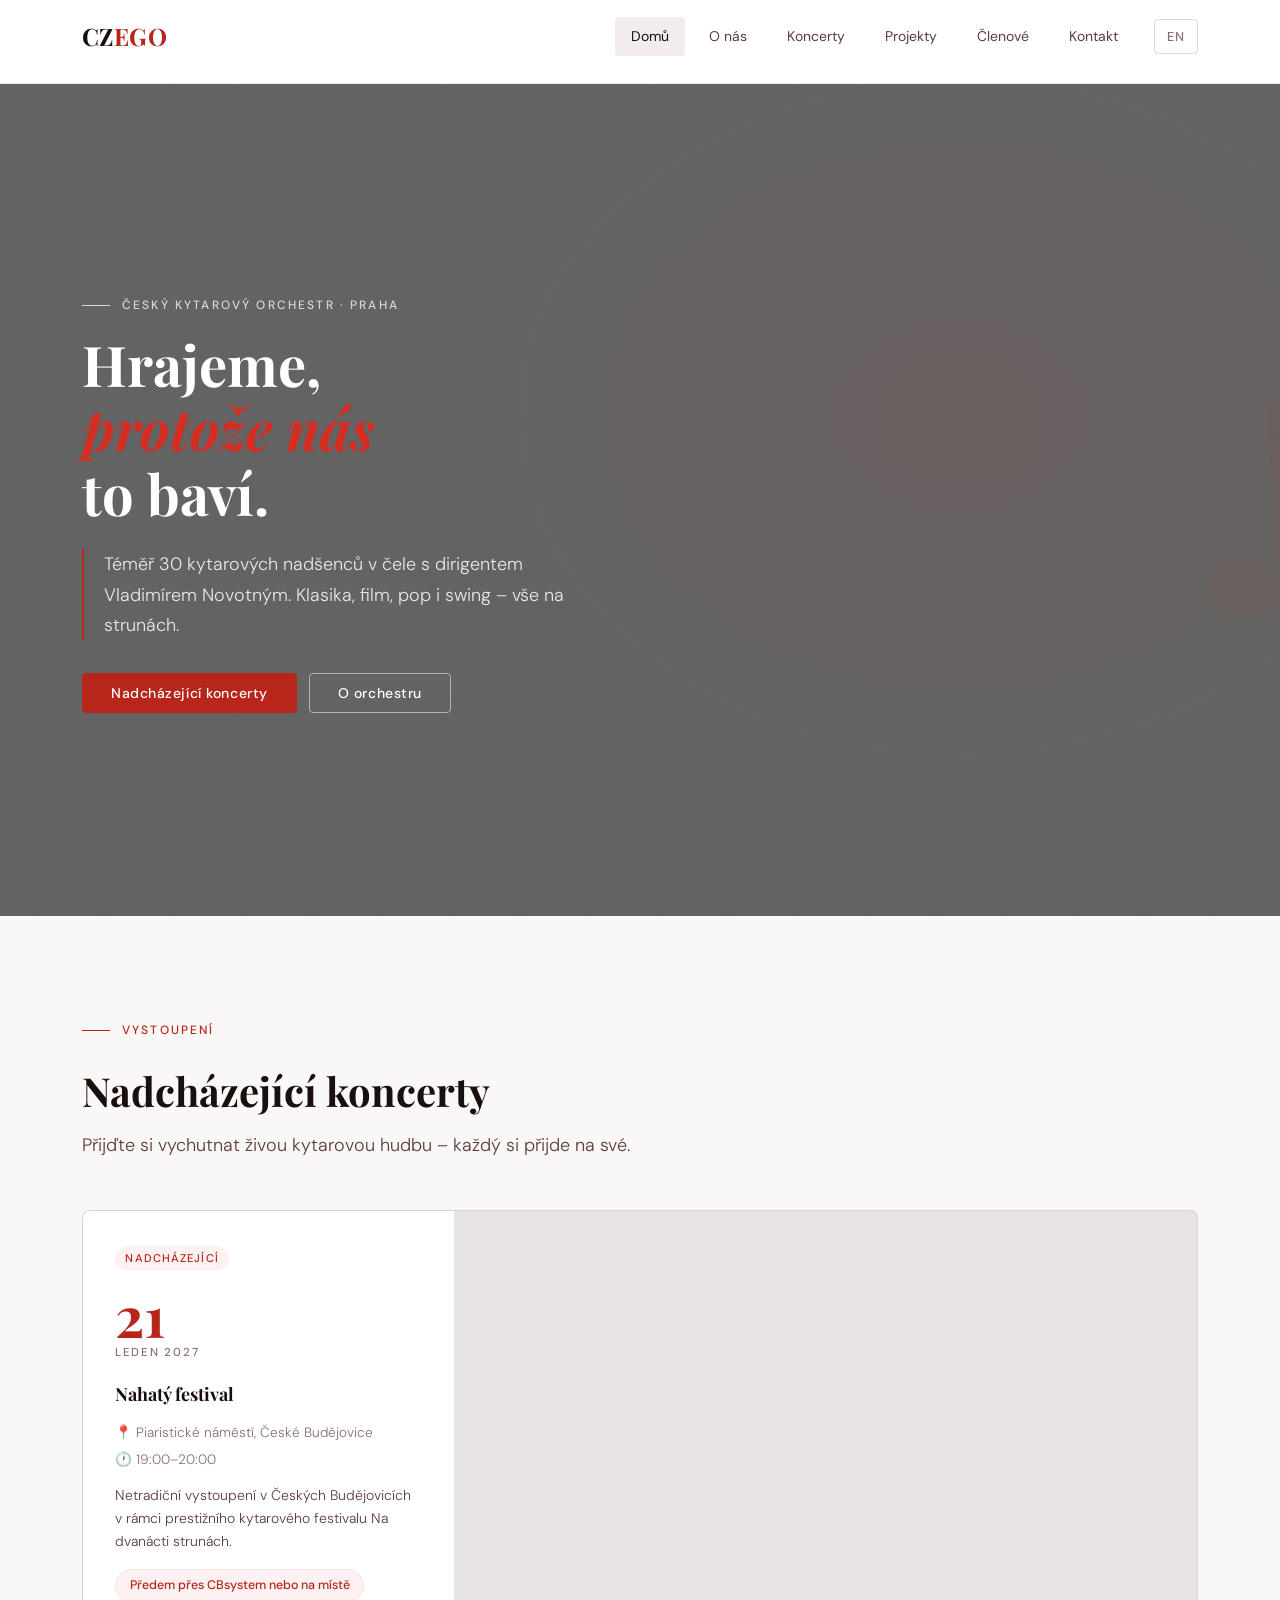
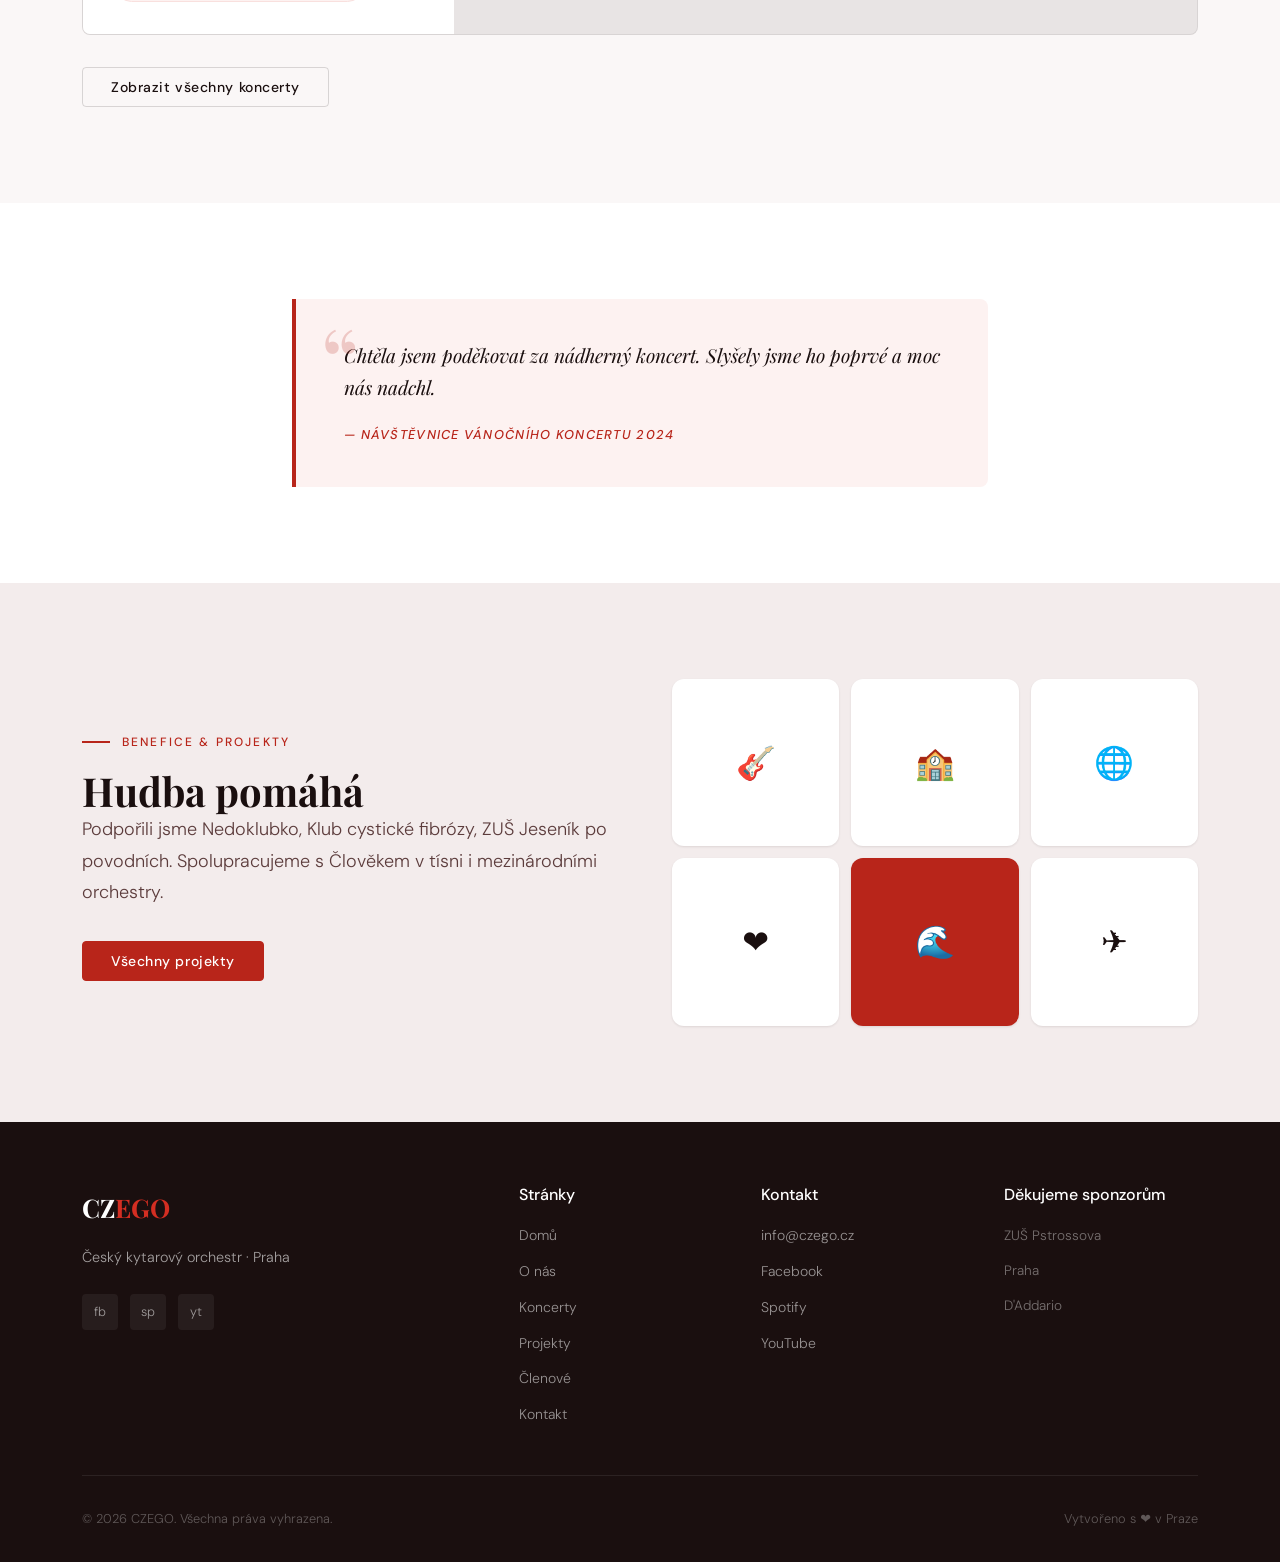
==== index.html @ aa153a37 "initial commit" ====
<!DOCTYPE html>
<html lang="cs">
<head>
  <meta charset="UTF-8">
  <meta name="viewport" content="width=device-width, initial-scale=1.0">
  <title>CZEGO – Český kytarový orchestr</title>
  <meta name="description" content="Český kytarový orchestr CZEGO – téměř 30 kytarových nadšenců v čele s dirigentem Vladimírem Novotným. Klasika, film, pop i swing – vše na strunách. Koncerty v Praze a po celé ČR.">
  <meta name="robots" content="index, follow">
  <link rel="canonical" href="https://czego.cz/">
  <link rel="alternate" hreflang="cs" href="https://czego.cz/">
  <link rel="alternate" hreflang="en" href="https://czego.cz/">
  <link rel="alternate" hreflang="x-default" href="https://czego.cz/">
  <!-- Open Graph -->
  <meta property="og:type"        content="website">
  <meta property="og:url"         content="https://czego.cz/">
  <meta property="og:title"       content="CZEGO – Český kytarový orchestr">
  <meta property="og:description" content="Téměř 30 kytarových nadšenců. Klasika, film, pop i swing – vše na strunách.">
  <meta property="og:image"       content="https://czego.cz/assets/images/og/og-default.jpg">
  <meta property="og:locale"      content="cs_CZ">
  <meta property="og:site_name"   content="CZEGO">
  <meta name="twitter:card"       content="summary_large_image">
  <meta name="twitter:image"      content="https://czego.cz/assets/images/og/og-default.jpg">
  <meta name="theme-color"        content="#B8251A">
  <!-- Structured data -->
  <script type="application/ld+json">
  {
    "@context": "https://schema.org",
    "@type": "MusicGroup",
    "name": "CZEGO – Český kytarový orchestr",
    "alternateName": "Czech Guitar Orchestra",
    "url": "https://czego.cz",
    "description": "Český kytarový orchestr – téměř 30 kytarových nadšenců v čele s dirigentem Vladimírem Novotným.",
    "email": "info@czego.cz",
    "foundingLocation": { "@type": "City", "name": "Praha" },
    "genre": ["Classical", "Film Music", "Pop", "Swing"],
    "sameAs": [
      "https://www.facebook.com/czegocz",
      "https://open.spotify.com/artist/2Kd9Xiqasp6kTFfpBVBGKI",
      "https://www.youtube.com/@CzechGuitarOrchestra"
    ]
  }
  </script>
  <link rel="preconnect" href="https://fonts.googleapis.com">
  <link rel="preconnect" href="https://fonts.gstatic.com" crossorigin>
  <link rel="stylesheet" href="https://fonts.googleapis.com/css2?family=Playfair+Display:ital,wght@0,400;0,700;1,400&family=DM+Sans:opsz,wght@9..40,300;9..40,400;9..40,500&display=swap">
  <link rel="stylesheet" href="assets/css/main.css">
</head>
<body>

<a class="skip-nav" href="#main-content">Přeskočit na obsah</a>

<header class="site-header" role="banner">
  <div class="container">
    <nav class="nav" aria-label="Hlavní navigace">
      <a class="nav__logo" href="index.html">CZ<span>EGO</span></a>
      <button class="nav__burger" id="nav-burger" aria-label="Otevřít menu" aria-expanded="false" aria-controls="nav-links">
        <span></span><span></span><span></span>
      </button>
      <ul class="nav__links" id="nav-links" role="list"></ul>
    </nav>
  </div>
</header>

<main id="main-content" tabindex="-1">

  <!-- HERO -->
  <section class="hero" aria-label="Úvod">
    <div class="container">
      <div class="hero__content" id="hero-content">
        <p class="eyebrow" id="hero-eyebrow"></p>
        <h1 class="hero__h1" id="hero-h1"></h1>
        <p class="hero__sub" id="hero-sub"></p>
        <div class="btn-group">
          <a class="btn btn--primary" href="koncerty.html" id="hero-btn-concerts"></a>
          <a class="btn btn--outline" href="o-nas.html"    id="hero-btn-about"></a>
        </div>
      </div>
    </div>
    <div class="hero__deco" aria-hidden="true">♩</div>
  </section>

  <!-- NADCHÁZEJÍCÍ KONCERTY -->
  <section class="section section--alt" aria-labelledby="upcoming-h2">
    <div class="container">
      <div class="section__header reveal">
        <p class="eyebrow" id="upcoming-eyebrow"></p>
        <h2 id="upcoming-h2"></h2>
        <p class="lead" id="upcoming-lead"></p>
      </div>
      <div id="upcoming-grid" class="reveal"></div>
      <div class="reveal" style="margin-top:2rem">
        <a class="btn btn--outline" href="koncerty.html" id="btn-all-concerts"></a>
      </div>
    </div>
  </section>

  <!-- CITÁT -->
  <section class="section" aria-label="Citát">
    <div class="container container--narrow">
      <div class="quote-block reveal">
        <p class="quote-block__text" id="quote-text"></p>
        <cite class="quote-block__cite" id="quote-author"></cite>
      </div>
    </div>
  </section>

  <!-- PROJEKTY STRIP -->
  <section class="section section--sand" aria-labelledby="charity-h2">
    <div class="container">
      <div class="two-col">
        <div class="reveal">
          <p class="eyebrow" id="charity-eyebrow"></p>
          <h2 id="charity-h2"></h2>
          <p class="lead" id="charity-lead"></p>
          <div style="margin-top:2rem">
            <a class="btn btn--primary" href="projekty.html" id="btn-projects"></a>
          </div>
        </div>
        <div class="reveal reveal-delay-2" aria-hidden="true">
          <div style="display:grid;grid-template-columns:repeat(3,1fr);gap:.75rem">
            <div style="aspect-ratio:1;background:var(--white);border-radius:var(--r-lg);display:flex;align-items:center;justify-content:center;font-size:2rem;box-shadow:var(--shadow-sm)">🎸</div>
            <div style="aspect-ratio:1;background:var(--white);border-radius:var(--r-lg);display:flex;align-items:center;justify-content:center;font-size:2rem;box-shadow:var(--shadow-sm)">🏫</div>
            <div style="aspect-ratio:1;background:var(--white);border-radius:var(--r-lg);display:flex;align-items:center;justify-content:center;font-size:2rem;box-shadow:var(--shadow-sm)">🌐</div>
            <div style="aspect-ratio:1;background:var(--white);border-radius:var(--r-lg);display:flex;align-items:center;justify-content:center;font-size:2rem;box-shadow:var(--shadow-sm)">❤️</div>
            <div style="aspect-ratio:1;background:var(--red);border-radius:var(--r-lg);display:flex;align-items:center;justify-content:center;font-size:2rem;box-shadow:var(--shadow-sm)">🌊</div>
            <div style="aspect-ratio:1;background:var(--white);border-radius:var(--r-lg);display:flex;align-items:center;justify-content:center;font-size:2rem;box-shadow:var(--shadow-sm)">✈️</div>
          </div>
        </div>
      </div>
    </div>
  </section>

</main>

<footer class="site-footer" role="contentinfo">
  <div class="container" id="site-footer-inner"></div>
</footer>

<script src="assets/js/utils.js"></script>
<script>
(function () {
  const isCs = getLang() === 'cs';

  // Nav & footer
  renderNav('index.html');
  renderFooter();

  // Hero texty
  document.getElementById('hero-eyebrow').textContent    = isCs ? 'Český kytarový orchestr · Praha' : 'Czech Guitar Orchestra · Prague';
  document.getElementById('hero-h1').innerHTML           = isCs ? 'Hrajeme,<br><em>protože nás</em><br>to baví.' : 'We play,<br><em>because we</em><br>love it.';
  document.getElementById('hero-sub').textContent        = isCs ? 'Téměř 30 kytarových nadšenců v čele s dirigentem Vladimírem Novotným. Klasika, film, pop i swing – vše na strunách.' : 'Nearly 30 guitar enthusiasts led by conductor Vladimír Novotný. Classical, film, pop and swing – all on strings.';
  document.getElementById('hero-btn-concerts').textContent = isCs ? 'Nadcházející koncerty' : 'Upcoming concerts';
  document.getElementById('hero-btn-about').textContent    = isCs ? 'O orchestru' : 'About us';

  // Sekce nadcházející
  document.getElementById('upcoming-eyebrow').textContent = isCs ? 'Vystoupení' : 'Performances';
  document.getElementById('upcoming-h2').textContent      = isCs ? 'Nadcházející koncerty' : 'Upcoming Concerts';
  document.getElementById('upcoming-lead').textContent    = isCs ? 'Přijďte si vychutnat živou kytarovou hudbu – každý si přijde na své.' : 'Come and enjoy live guitar music – there is something for everyone.';
  document.getElementById('btn-all-concerts').textContent = isCs ? 'Zobrazit všechny koncerty' : 'All concerts';

  // Citát
  document.getElementById('quote-text').textContent   = isCs ? 'Chtěla jsem poděkovat za nádherný koncert. Slyšely jsme ho poprvé a moc nás nadchl.' : 'I wanted to thank you for a wonderful concert. We heard you for the first time and were truly captivated.';
  document.getElementById('quote-author').textContent = isCs ? '— Návštěvnice Vánočního koncertu 2024' : '— Visitor at Christmas Concert 2024';

  // Projekty strip
  document.getElementById('charity-eyebrow').textContent = isCs ? 'Benefice & projekty' : 'Charity & Projects';
  document.getElementById('charity-h2').textContent      = isCs ? 'Hudba pomáhá' : 'Music Helps';
  document.getElementById('charity-lead').textContent    = isCs ? 'Podpořili jsme Nedoklubko, Klub cystické fibrózy, ZUŠ Jeseník po povodních. Spolupracujeme s Člověkem v tísni i mezinárodními orchestry.' : 'We have supported Nedoklubko, the Cystic Fibrosis Club, and the Jeseník Art School after floods. We collaborate with People in Need and international orchestras.';
  document.getElementById('btn-projects').textContent    = isCs ? 'Všechny projekty' : 'All projects';

  // Načti nadcházející koncerty
  const grid = document.getElementById('upcoming-grid');
  showLoading('upcoming-grid');
  fetchJSON('data/concerts.json')
    .then(concerts => {
      const upcoming = sortByDate(concerts.filter(c => isUpcoming(c.date)), 'asc');
      if (upcoming.length === 0) {
        grid.innerHTML = `<p class="empty-state">${isCs ? 'Momentálně nejsou naplánované žádné koncerty.' : 'No concerts are currently scheduled.'}</p>`;
      } else {
        grid.innerHTML = `<div class="concerts-grid">${upcoming.map(concertCardHTML).join('')}</div>`;
      }
    })
    .catch(() => showError('upcoming-grid', isCs ? 'Nepodařilo se načíst koncerty.' : 'Failed to load concerts.'))
    .finally(() => initReveal());

  // Spusť reveal pro statické prvky
  initReveal();
})();
</script>
</body>
</html>
---- assets/css/main.css ----
/* ============================================================
   CZEGO – Czech Guitar Orchestra
   Design System & Global Styles
   ============================================================ */

/* ── Google Fonts ── */
@import url('https://fonts.googleapis.com/css2?family=Playfair+Display:ital,wght@0,400;0,700;1,400&family=DM+Sans:opsz,wght@9..40,300;9..40,400;9..40,500&display=swap');

/* ── CSS Custom Properties ── */
:root {
  /* Brand colours */
  --red:        #B8251A;
  --red-dark:   #8c1910;
  --red-light:  #d42e22;
  --red-tint:   #fdf2f1;
  --red-tint2:  #f9e0de;

  /* Neutrals */
  --white:      #ffffff;
  --cream:      #faf7f7;
  --sand:       #f3ecec;
  --sand-dark:  #e8dcdc;
  --stone:      #c4b0b0;
  --taupe:      #8a6e6e;
  --brown:      #5c3c3c;
  --ink:        #1a0f0f;

  /* Semantic */
  --text-primary:   var(--ink);
  --text-secondary: var(--brown);
  --text-muted:     var(--taupe);
  --bg-primary:     var(--white);
  --bg-secondary:   var(--cream);
  --bg-tertiary:    var(--sand);
  --border-light:   rgba(26,15,15,.08);
  --border-mid:     rgba(26,15,15,.15);

  /* Typography */
  --font-display: 'Playfair Display', Georgia, serif;
  --font-body:    'DM Sans', system-ui, sans-serif;

  /* Spacing scale */
  --sp-1:  .25rem;
  --sp-2:  .5rem;
  --sp-3:  .75rem;
  --sp-4:  1rem;
  --sp-5:  1.25rem;
  --sp-6:  1.5rem;
  --sp-8:  2rem;
  --sp-10: 2.5rem;
  --sp-12: 3rem;
  --sp-16: 4rem;
  --sp-20: 5rem;
  --sp-24: 6rem;

  /* Radius */
  --r-sm:   4px;
  --r-md:   8px;
  --r-lg:   12px;
  --r-full: 9999px;

  /* Shadows */
  --shadow-sm: 0 1px 3px rgba(26,15,15,.06), 0 1px 2px rgba(26,15,15,.04);
  --shadow-md: 0 4px 12px rgba(26,15,15,.08), 0 2px 4px rgba(26,15,15,.05);
  --shadow-lg: 0 12px 32px rgba(26,15,15,.1), 0 4px 8px rgba(26,15,15,.06);

  /* Transitions */
  --transition: 200ms ease;
  --transition-slow: 400ms ease;

  /* Layout */
  --container: 1180px;
  --container-narrow: 760px;
  --nav-height: 68px;
}

/* ── Reset & Base ── */
*, *::before, *::after { box-sizing: border-box; margin: 0; padding: 0; }

html {
  scroll-behavior: smooth;
  -webkit-text-size-adjust: 100%;
}

body {
  background: var(--bg-primary);
  color: var(--text-primary);
  font-family: var(--font-body);
  font-weight: 300;
  font-size: 1rem;
  line-height: 1.7;
  -webkit-font-smoothing: antialiased;
  -moz-osx-font-smoothing: grayscale;
}

img, svg { display: block; max-width: 100%; }
a { color: inherit; text-decoration: none; }
button { font-family: var(--font-body); cursor: pointer; }
ul, ol { list-style: none; }
input, textarea { font-family: var(--font-body); }

/* ── Skip Nav (Accessibility) ── */
.skip-nav {
  position: absolute;
  top: -100%;
  left: var(--sp-4);
  background: var(--red);
  color: var(--white);
  padding: var(--sp-3) var(--sp-6);
  border-radius: var(--r-sm);
  font-size: .875rem;
  font-weight: 500;
  z-index: 9999;
  transition: top var(--transition);
}
.skip-nav:focus { top: var(--sp-4); }

/* ── Container ── */
.container {
  width: 100%;
  max-width: var(--container);
  margin-inline: auto;
  padding-inline: var(--sp-8);
}
.container--narrow {
  max-width: var(--container-narrow);
}

/* ── Typography ── */
h1, h2, h3, h4, h5, h6 {
  font-family: var(--font-display);
  font-weight: 700;
  line-height: 1.15;
  color: var(--text-primary);
}
h1 { font-size: clamp(2.25rem, 5vw, 3.5rem); }
h2 { font-size: clamp(1.75rem, 3.5vw, 2.5rem); }
h3 { font-size: clamp(1.25rem, 2.5vw, 1.5rem); }
h4 { font-size: 1.125rem; }

p { max-width: 68ch; }
p + p { margin-top: var(--sp-4); }

.lead {
  font-size: 1.125rem;
  color: var(--text-secondary);
  font-weight: 300;
  line-height: 1.75;
}

.eyebrow {
  display: inline-flex;
  align-items: center;
  gap: var(--sp-3);
  font-size: .75rem;
  font-weight: 500;
  letter-spacing: .18em;
  text-transform: uppercase;
  color: var(--red);
  margin-bottom: var(--sp-4);
}
.eyebrow::before {
  content: '';
  display: block;
  width: 28px;
  height: 1.5px;
  background: var(--red);
  flex-shrink: 0;
}

/* ── Buttons ── */
.btn {
  display: inline-flex;
  align-items: center;
  gap: var(--sp-2);
  padding: .75rem 1.75rem;
  font-size: .875rem;
  font-weight: 500;
  letter-spacing: .04em;
  border-radius: var(--r-sm);
  border: 1.5px solid transparent;
  transition: all var(--transition);
  white-space: nowrap;
  line-height: 1;
}
.btn--primary {
  background: var(--red);
  color: var(--white);
  border-color: var(--red);
}
.btn--primary:hover {
  background: var(--red-dark);
  border-color: var(--red-dark);
  transform: translateY(-1px);
  box-shadow: var(--shadow-md);
}
.btn--outline {
  background: transparent;
  color: var(--ink);
  border-color: var(--border-mid);
}
.btn--outline:hover {
  border-color: var(--ink);
  background: var(--ink);
  color: var(--white);
}
.btn--ghost {
  background: transparent;
  color: var(--red);
  border-color: transparent;
  padding-inline: 0;
  text-decoration: underline;
  text-underline-offset: 3px;
}
.btn--ghost:hover { color: var(--red-dark); }

.btn--sm { padding: .5rem 1.125rem; font-size: .8rem; }
.btn--lg { padding: 1rem 2.25rem; font-size: 1rem; }

.btn-group {
  display: flex;
  gap: var(--sp-3);
  flex-wrap: wrap;
  align-items: center;
}

/* ── Navigation ── */
.site-header {
  position: sticky;
  top: 0;
  margin-top: var(--sp-4);
  z-index: 100;
  background: rgba(255,255,255,.95);
  backdrop-filter: blur(12px);
  -webkit-backdrop-filter: blur(12px);
  border-bottom: 1px solid var(--border-light);
  height: var(--nav-height);
}
.nav {
  display: flex;
  align-items: center;
  justify-content: space-between;
  height: 100%;
}
.nav__logo {
  font-family: var(--font-display);
  font-size: 1.5rem;
  font-weight: 700;
  color: var(--ink);
  letter-spacing: .02em;
}
.nav__logo span { color: var(--red); }

.nav__links {
  display: flex;
  align-items: center;
  gap: var(--sp-2);
}
.nav__link {
  display: block;
  padding: var(--sp-2) var(--sp-4);
  font-size: .875rem;
  font-weight: 400;
  color: var(--text-secondary);
  border-radius: var(--r-sm);
  transition: color var(--transition), background var(--transition);
  background: none;
  border: none;
}
.nav__link:hover, .nav__link.active {
  color: var(--ink);
  background: var(--bg-tertiary);
}
.nav__link--cta {
  background: var(--red);
  color: var(--white) !important;
  padding: var(--sp-2) var(--sp-5);
  margin-left: var(--sp-2);
}
.nav__link--cta:hover {
  background: var(--red-dark);
  color: var(--white) !important;
}
.nav__lang {
  display: flex;
  align-items: center;
  gap: var(--sp-1);
  padding: var(--sp-2) var(--sp-3);
  font-size: .8rem;
  font-weight: 500;
  letter-spacing: .06em;
  color: var(--text-muted);
  background: none;
  border: 1px solid var(--border-mid);
  border-radius: var(--r-sm);
  transition: all var(--transition);
  margin-left: var(--sp-3);
}
.nav__lang:hover { color: var(--ink); border-color: var(--ink); }

/* Mobile hamburger */
.nav__burger {
  display: none;
  flex-direction: column;
  justify-content: center;
  gap: 5px;
  width: 36px;
  height: 36px;
  background: none;
  border: none;
  padding: 4px;
}
.nav__burger span {
  display: block;
  height: 1.5px;
  background: var(--ink);
  border-radius: 2px;
  transition: all var(--transition);
}
.nav__burger.open span:nth-child(1) { transform: translateY(6.5px) rotate(45deg); }
.nav__burger.open span:nth-child(2) { opacity: 0; }
.nav__burger.open span:nth-child(3) { transform: translateY(-6.5px) rotate(-45deg); }

/* ── Hero Section ── */
.hero {
  position: relative;
  min-height: calc(100svh - var(--nav-height));
  display: flex;
  align-items: center;
  background: var(--bg-secondary) center/cover no-repeat;
  background-image: linear-gradient(rgba(0, 0, 0, .60), rgba(0, 0, 0, .60)), url('../images/og/hero_main_page.jpg');
  overflow: hidden;
  padding-block: var(--sp-24);
}
.hero::before {
  content: '';
  position: absolute;
  inset: 0;
  background:
    radial-gradient(ellipse 55% 65% at 75% 40%, rgba(184,37,26,.06) 0%, transparent 70%),
    repeating-linear-gradient(
      -45deg,
      transparent, transparent 48px,
      rgba(30,26,23,.015) 48px, rgba(30,26,23,.015) 49px
    );
  pointer-events: none;
}
.hero__content {
  position: relative;
  z-index: 1;
  max-width: 680px;
}
.hero .eyebrow { color: var(--white); opacity: .75; }
.hero .eyebrow::before { background: var(--white); }
.hero__h1 { margin-bottom: var(--sp-6); color: var(--white); }
.hero__h1 em {
  font-style: italic;
  color: var(--red-light);
}
.hero__sub {
  font-size: 1.125rem;
  color: rgba(255,255,255,.85);
  max-width: 500px;
  margin-bottom: var(--sp-8);
  border-left: 2px solid var(--red);
  padding-left: var(--sp-5);
}
.hero .btn--outline {
  color: var(--white);
  border-color: rgba(255,255,255,.5);
}
.hero .btn--outline:hover {
  background: var(--white);
  border-color: var(--white);
  color: var(--ink);
}
.hero__deco {
  position: absolute;
  right: -2rem;
  top: 50%;
  transform: translateY(-50%);
  font-family: var(--font-display);
  font-size: clamp(10rem, 22vw, 22rem);
  font-weight: 700;
  color: rgba(184,37,26,.04);
  line-height: 1;
  pointer-events: none;
  user-select: none;
  letter-spacing: -.02em;
}

/* ── Page Header ── */
.page-header {
  background: var(--bg-secondary);
  padding-block: var(--sp-24) var(--sp-12);
  border-bottom: 1px solid var(--border-light);
}
.page-header h1 { margin-top: var(--sp-3); }

/* ── Section Base ── */
.section {
  padding-block: var(--sp-24);
}
.section--sm { padding-block: var(--sp-16); }
.section--lg { padding-block: clamp(var(--sp-24), 8vw, 9rem); }
.section--alt { background: var(--bg-secondary); }
.section--sand { background: var(--sand); }
.section--dark {
  background: var(--ink);
  color: var(--white);
}
.section--dark .eyebrow { color: var(--red-light); }
.section--dark .eyebrow::before { background: var(--red-light); }
.section--dark h2 { color: var(--white); }
.section--dark .lead { color: rgba(255,255,255,.65); }

.section__header {
  margin-bottom: var(--sp-12);
  max-width: 600px;
}
.section__header h2 { margin-top: var(--sp-3); }
.section__header .lead { margin-top: var(--sp-4); }

/* ── Concert Cards ── */
.concerts-grid {
  display: grid;
  grid-template-columns: repeat(auto-fill, minmax(300px, 1fr));
  gap: 1px;
  background: var(--border-light);
  border: 1px solid var(--border-light);
  border-radius: var(--r-md);
  overflow: hidden;
}
.concert-card {
  background: var(--white);
  padding: var(--sp-8);
  position: relative;
  transition: background var(--transition), box-shadow var(--transition);
}
.concert-card::before {
  content: '';
  position: absolute;
  top: 0; left: 0; right: 0;
  height: 3px;
  background: var(--red);
  transform: scaleX(0);
  transform-origin: left;
  transition: transform var(--transition-slow);
}
.concert-card:hover { background: var(--cream); }
.concert-card:hover::before { transform: scaleX(1); }

.concert-card__badge {
  display: inline-block;
  font-size: .7rem;
  font-weight: 500;
  letter-spacing: .1em;
  text-transform: uppercase;
  padding: .2rem .65rem;
  border-radius: var(--r-full);
  margin-bottom: var(--sp-4);
}
.concert-card__badge--upcoming {
  background: var(--red-tint);
  color: var(--red);
}
.concert-card__badge--past {
  background: var(--bg-tertiary);
  color: var(--text-muted);
}
.concert-card__date {
  font-family: var(--font-display);
  font-size: 3.5rem;
  font-weight: 700;
  line-height: 1;
  color: var(--red);
}
.concert-card__month {
  font-size: .72rem;
  font-weight: 500;
  letter-spacing: .15em;
  text-transform: uppercase;
  color: var(--text-muted);
  margin-bottom: var(--sp-4);
}
.concert-card__title {
  font-family: var(--font-display);
  font-size: 1.125rem;
  font-weight: 700;
  margin-bottom: var(--sp-3);
  color: var(--text-primary);
}
.concert-card__meta {
  font-size: .85rem;
  color: var(--text-muted);
  margin-bottom: var(--sp-1);
}
.concert-card__desc {
  font-size: .875rem;
  color: var(--text-secondary);
  margin-top: var(--sp-3);
  line-height: 1.65;
}
.concert-card__price {
  display: inline-flex;
  align-items: center;
  margin-top: var(--sp-4);
  padding: .3rem .85rem;
  border: 1px solid var(--red-tint2);
  border-radius: var(--r-full);
  font-size: .78rem;
  font-weight: 500;
  color: var(--red);
  background: var(--red-tint);
}

/* ── Member Cards ── */
.members-grid {
  display: grid;
  grid-template-columns: repeat(auto-fill, minmax(240px, 1fr));
  gap: var(--sp-6);
}
.member-card {
  background: var(--white);
  border: 1px solid var(--border-light);
  border-radius: var(--r-lg);
  overflow: hidden;
  transition: box-shadow var(--transition), transform var(--transition);
  box-shadow: var(--shadow-sm);
}
.member-card:hover {
  box-shadow: var(--shadow-lg);
  transform: translateY(-3px);
}
.member-card__photo {
  aspect-ratio: 4/3;
  overflow: hidden;
  background: var(--sand);
  position: relative;
}
.member-card__photo img {
  width: 100%;
  height: 100%;
  object-fit: cover;
  transition: transform var(--transition-slow);
}
.member-card:hover .member-card__photo img { transform: scale(1.04); }
.member-card__photo-placeholder {
  width: 100%;
  height: 100%;
  display: flex;
  align-items: center;
  justify-content: center;
  font-family: var(--font-display);
  font-size: 2.5rem;
  font-weight: 700;
  color: var(--red);
  background: linear-gradient(135deg, var(--red-tint) 0%, var(--sand) 100%);
}
.member-card__body { padding: var(--sp-5) var(--sp-6); }
.member-card__name {
  font-family: var(--font-display);
  font-size: 1.125rem;
  font-weight: 700;
  margin-bottom: var(--sp-1);
}
.member-card__role {
  font-size: .75rem;
  font-weight: 500;
  letter-spacing: .12em;
  text-transform: uppercase;
  color: var(--red);
  margin-bottom: var(--sp-4);
}
.member-card__bio {
  font-size: .875rem;
  color: var(--text-secondary);
  line-height: 1.65;
  display: -webkit-box;
  -webkit-line-clamp: 3;
  -webkit-box-orient: vertical;
  overflow: hidden;
}
.member-card__social {
  display: flex;
  gap: var(--sp-3);
  margin-top: var(--sp-4);
  padding-top: var(--sp-4);
  border-top: 1px solid var(--border-light);
}
.member-card__social a {
  display: flex;
  align-items: center;
  justify-content: center;
  width: 30px;
  height: 30px;
  border-radius: var(--r-sm);
  background: var(--bg-tertiary);
  color: var(--text-muted);
  font-size: .75rem;
  transition: all var(--transition);
}
.member-card__social a:hover {
  background: var(--red-tint);
  color: var(--red);
}

/* ── Project Cards ── */
.projects-grid {
  display: grid;
  grid-template-columns: repeat(auto-fill, minmax(320px, 1fr));
  gap: var(--sp-6);
}
.project-card {
  background: var(--white);
  border: 1px solid var(--border-light);
  border-radius: var(--r-lg);
  overflow: hidden;
  box-shadow: var(--shadow-sm);
  transition: box-shadow var(--transition), transform var(--transition);
}
.project-card:hover {
  box-shadow: var(--shadow-lg);
  transform: translateY(-3px);
}
.project-card__image {
  aspect-ratio: 16/9;
  overflow: hidden;
  background: var(--sand);
  position: relative;
}
.project-card__image img {
  width: 100%;
  height: 100%;
  object-fit: cover;
  transition: transform var(--transition-slow);
}
.project-card:hover .project-card__image img { transform: scale(1.04); }
.project-card__image-placeholder {
  width: 100%;
  height: 100%;
  display: flex;
  align-items: center;
  justify-content: center;
  font-size: 2.5rem;
}
.project-card__body { padding: var(--sp-6); }
.project-card__meta {
  display: flex;
  align-items: center;
  gap: var(--sp-3);
  margin-bottom: var(--sp-4);
}
.project-card__category {
  font-size: .7rem;
  font-weight: 500;
  letter-spacing: .1em;
  text-transform: uppercase;
  padding: .2rem .65rem;
  border-radius: var(--r-full);
  background: var(--red-tint);
  color: var(--red);
}
.project-card__year {
  font-size: .78rem;
  color: var(--text-muted);
}
.project-card__title {
  font-family: var(--font-display);
  font-size: 1.125rem;
  font-weight: 700;
  margin-bottom: var(--sp-3);
}
.project-card__desc {
  font-size: .875rem;
  color: var(--text-secondary);
  line-height: 1.65;
}
.project-card__partner {
  margin-top: var(--sp-4);
  padding-top: var(--sp-4);
  border-top: 1px solid var(--border-light);
  font-size: .8rem;
  color: var(--text-muted);
}
.project-card__partner strong { color: var(--text-secondary); }

/* ── Quote Block ── */
.quote-block {
  position: relative;
  padding: var(--sp-10) var(--sp-10) var(--sp-10) var(--sp-12);
  background: var(--red-tint);
  border-left: 4px solid var(--red);
  border-radius: 0 var(--r-md) var(--r-md) 0;
}
.quote-block::before {
  content: '\201C';
  font-family: var(--font-display);
  font-size: 6rem;
  line-height: 1;
  color: var(--red);
  opacity: .2;
  position: absolute;
  top: var(--sp-3);
  left: var(--sp-6);
}
.quote-block__text {
  font-family: var(--font-display);
  font-style: italic;
  font-size: 1.2rem;
  line-height: 1.7;
  color: var(--ink);
  margin-bottom: var(--sp-4);
}
.quote-block__cite {
  font-size: .8rem;
  font-weight: 500;
  letter-spacing: .1em;
  text-transform: uppercase;
  color: var(--red);
}

/* ── Stats Row ── */
.stats-row {
  display: grid;
  grid-template-columns: repeat(auto-fit, minmax(120px, 1fr));
  gap: var(--sp-6);
  padding: var(--sp-8);
  background: var(--white);
  border: 1px solid var(--border-light);
  border-radius: var(--r-lg);
  box-shadow: var(--shadow-sm);
}
.stat {
  text-align: center;
  padding: var(--sp-4) 0;
}
.stat__num {
  font-family: var(--font-display);
  font-size: 2.5rem;
  font-weight: 700;
  color: var(--red);
  line-height: 1;
  margin-bottom: var(--sp-2);
}
.stat__label {
  font-size: .75rem;
  font-weight: 500;
  letter-spacing: .1em;
  text-transform: uppercase;
  color: var(--text-muted);
}

/* ── Two Column Layout ── */
.two-col {
  display: grid;
  grid-template-columns: 1fr 1fr;
  gap: var(--sp-16);
  align-items: center;
}
.two-col--reverse { direction: rtl; }
.two-col--reverse > * { direction: ltr; }

/* ── Destination Tags ── */
.dest-list {
  display: flex;
  gap: var(--sp-2);
  flex-wrap: wrap;
  margin-top: var(--sp-6);
}
.dest-tag {
  display: flex;
  align-items: center;
  gap: var(--sp-2);
  padding: var(--sp-2) var(--sp-5);
  border: 1.5px solid var(--border-mid);
  border-radius: var(--r-full);
  font-size: .875rem;
  font-weight: 400;
  color: var(--text-secondary);
  transition: all var(--transition);
}
.dest-tag--highlight {
  border-color: var(--red-tint2);
  background: var(--red-tint);
  color: var(--red);
  font-weight: 500;
}
.dest-tag:hover { border-color: var(--red); color: var(--red); background: var(--red-tint); }

/* ── Section Divider ── */
.divider {
  height: 1px;
  background: var(--border-light);
  margin-block: var(--sp-8);
}

/* ── Footer ── */
.site-footer {
  background: var(--ink);
  color: rgba(255,255,255,.6);
  padding-block: var(--sp-16) var(--sp-8);
}
.site-footer h3 {
  color: var(--white);
  font-size: 1rem;
  font-weight: 500;
  font-family: var(--font-body);
  margin-bottom: var(--sp-5);
}
.footer__grid {
  display: grid;
  grid-template-columns: 2fr 1fr 1fr 1fr;
  gap: var(--sp-12);
  padding-bottom: var(--sp-12);
  border-bottom: 1px solid rgba(255,255,255,.08);
}
.footer__logo {
  font-family: var(--font-display);
  font-size: 1.6rem;
  font-weight: 700;
  color: var(--white);
  margin-bottom: var(--sp-4);
  display: inline-block;
}
.footer__logo span { color: var(--red-light); }
.footer__tagline {
  font-size: .9rem;
  line-height: 1.7;
  margin-bottom: var(--sp-6);
}
.footer__links { display: flex; flex-direction: column; gap: var(--sp-3); }
.footer__links a {
  font-size: .875rem;
  color: rgba(255,255,255,.55);
  transition: color var(--transition);
}
.footer__links a:hover { color: var(--white); }
.footer__social {
  display: flex;
  gap: var(--sp-3);
  margin-top: var(--sp-4);
}
.footer__social a {
  display: flex;
  align-items: center;
  justify-content: center;
  width: 36px;
  height: 36px;
  border-radius: var(--r-sm);
  background: rgba(255,255,255,.06);
  color: rgba(255,255,255,.55);
  font-size: .8rem;
  transition: all var(--transition);
}
.footer__social a:hover { background: var(--red); color: var(--white); }
.footer__bottom {
  display: flex;
  align-items: center;
  justify-content: space-between;
  padding-top: var(--sp-8);
  font-size: .8rem;
  color: rgba(255,255,255,.3);
  flex-wrap: wrap;
  gap: var(--sp-4);
}

/* ── Loading & Error States ── */
.loading-state {
  display: flex;
  align-items: center;
  justify-content: center;
  padding: var(--sp-16);
  color: var(--text-muted);
  font-size: .9rem;
  gap: var(--sp-3);
}
.loading-spinner {
  width: 20px;
  height: 20px;
  border: 2px solid var(--border-mid);
  border-top-color: var(--red);
  border-radius: 50%;
  animation: spin .8s linear infinite;
}
@keyframes spin { to { transform: rotate(360deg); } }

.error-state {
  padding: var(--sp-8);
  background: var(--red-tint);
  border: 1px solid var(--red-tint2);
  border-radius: var(--r-md);
  color: var(--red-dark);
  font-size: .9rem;
}
.empty-state {
  padding: var(--sp-12);
  text-align: center;
  color: var(--text-muted);
  font-style: italic;
}

/* ── Reveal animations ── */
.reveal {
  opacity: 0;
  transform: translateY(24px);
  transition: opacity .65s ease, transform .65s ease;
}
.reveal.visible {
  opacity: 1;
  transform: none;
}
.reveal-delay-1 { transition-delay: .1s; }
.reveal-delay-2 { transition-delay: .2s; }
.reveal-delay-3 { transition-delay: .3s; }

/* ── Utility ── */
.text-center { text-align: center; }
.text-red { color: var(--red); }
.sr-only {
  position: absolute;
  width: 1px;
  height: 1px;
  padding: 0;
  margin: -1px;
  overflow: hidden;
  clip: rect(0,0,0,0);
  white-space: nowrap;
  border: 0;
}

/* ── Responsive ── */
@media (max-width: 1024px) {
  .footer__grid { grid-template-columns: 1fr 1fr; gap: var(--sp-10); }
  .two-col { gap: var(--sp-10); }
}

@media (max-width: 768px) {
  :root { --nav-height: 60px; }
  .container { padding-inline: var(--sp-5); }

  .nav__links { display: none; flex-direction: column; gap: 0; }
  .nav__links.open {
    display: flex;
    position: fixed;
    top: var(--nav-height);
    left: 0; right: 0;
    background: var(--white);
    border-bottom: 1px solid var(--border-light);
    padding: var(--sp-4);
    box-shadow: var(--shadow-md);
  }
  .nav__links.open .nav__link { padding: var(--sp-4); font-size: 1rem; }
  .nav__links.open .nav__lang { margin: var(--sp-4) var(--sp-4) 0; width: fit-content; }
  .nav__burger { display: flex; }

  .hero { padding-block: var(--sp-16); }
  .hero__deco { display: none; }
  .two-col { grid-template-columns: 1fr; }
  .section { padding-block: var(--sp-16); }
  .footer__grid { grid-template-columns: 1fr; gap: var(--sp-8); }
  .footer__bottom { flex-direction: column; align-items: flex-start; }
  .stats-row { grid-template-columns: repeat(2, 1fr); }
  .projects-grid { grid-template-columns: 1fr; }
  .members-grid { grid-template-columns: repeat(auto-fill, minmax(200px, 1fr)); }
}

@media (max-width: 480px) {
  .btn-group { flex-direction: column; align-items: flex-start; }
  .concerts-grid { grid-template-columns: 1fr; }
  .stats-row { grid-template-columns: repeat(2, 1fr); }
}

/* ── Print ── */
@media print {
  .site-header, .site-footer, .nav__burger { display: none; }
  body { color: #000; background: #fff; }
  a { text-decoration: underline; }
}
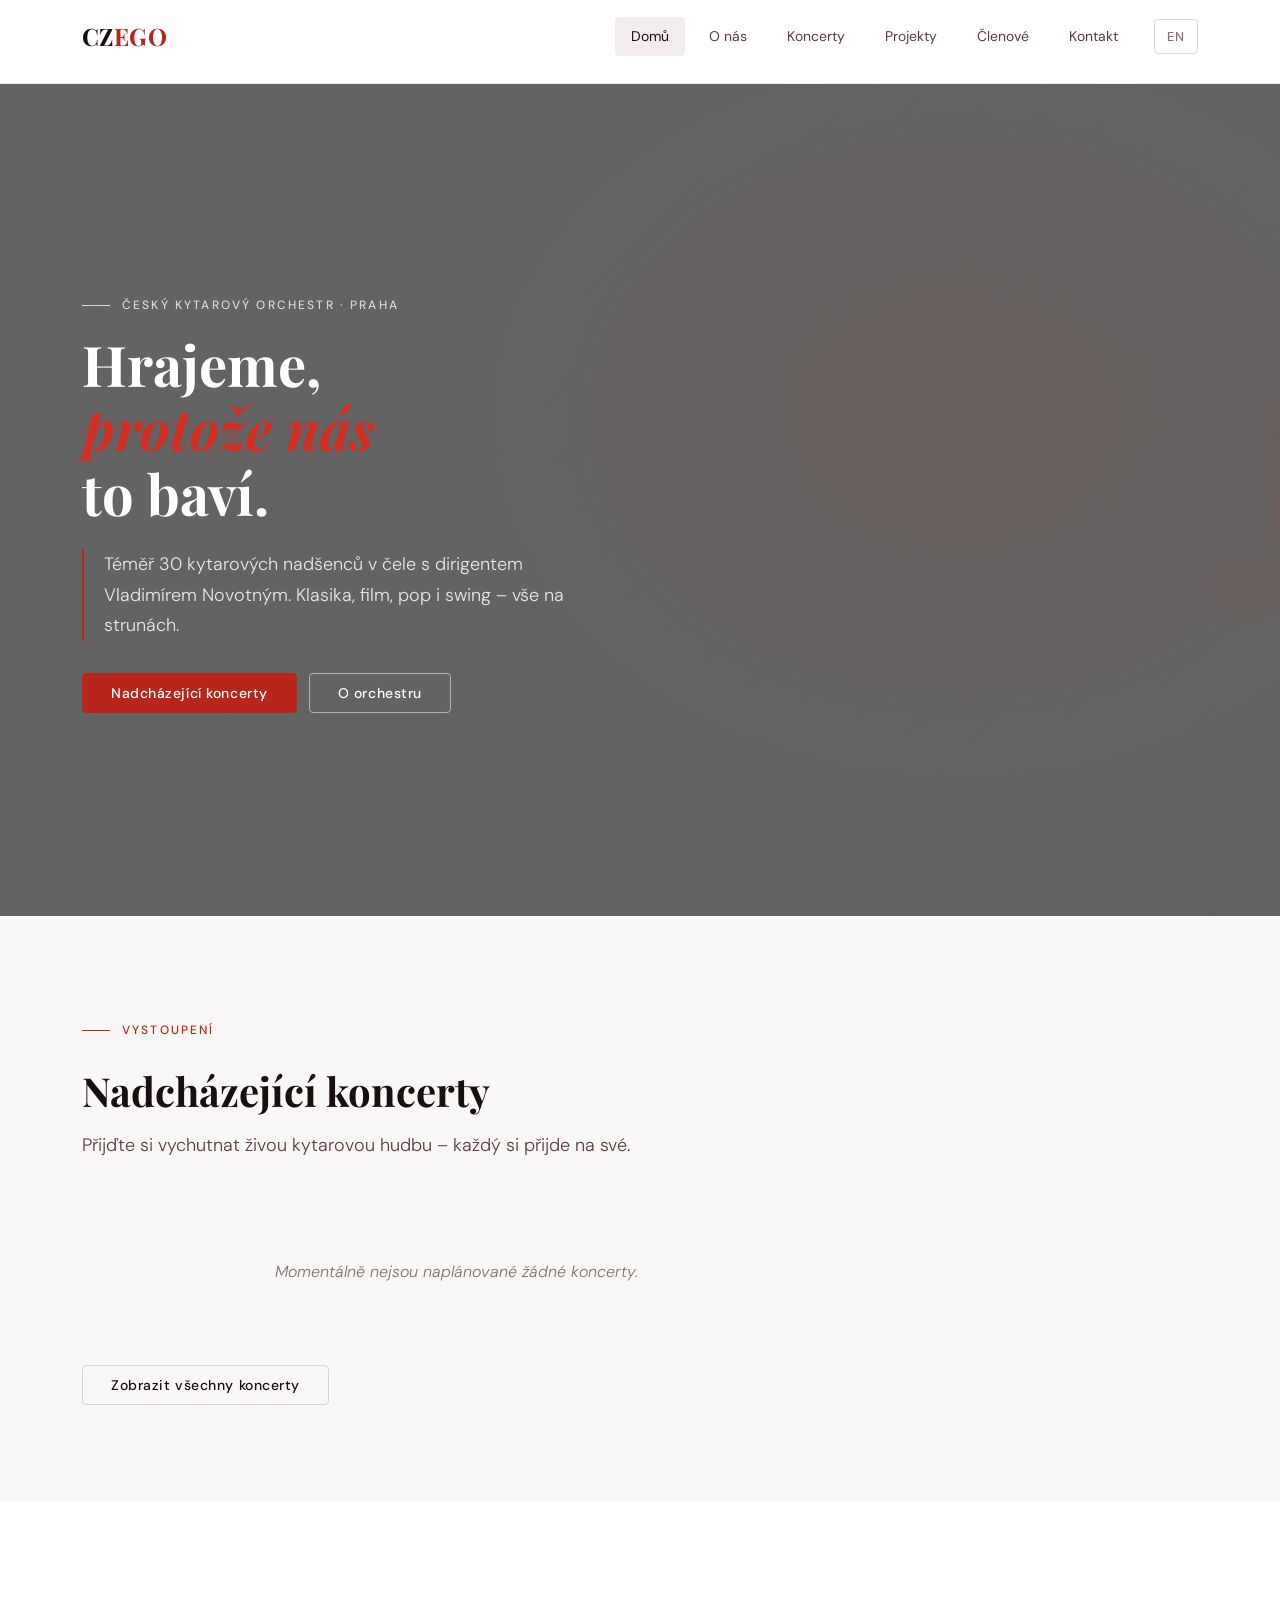
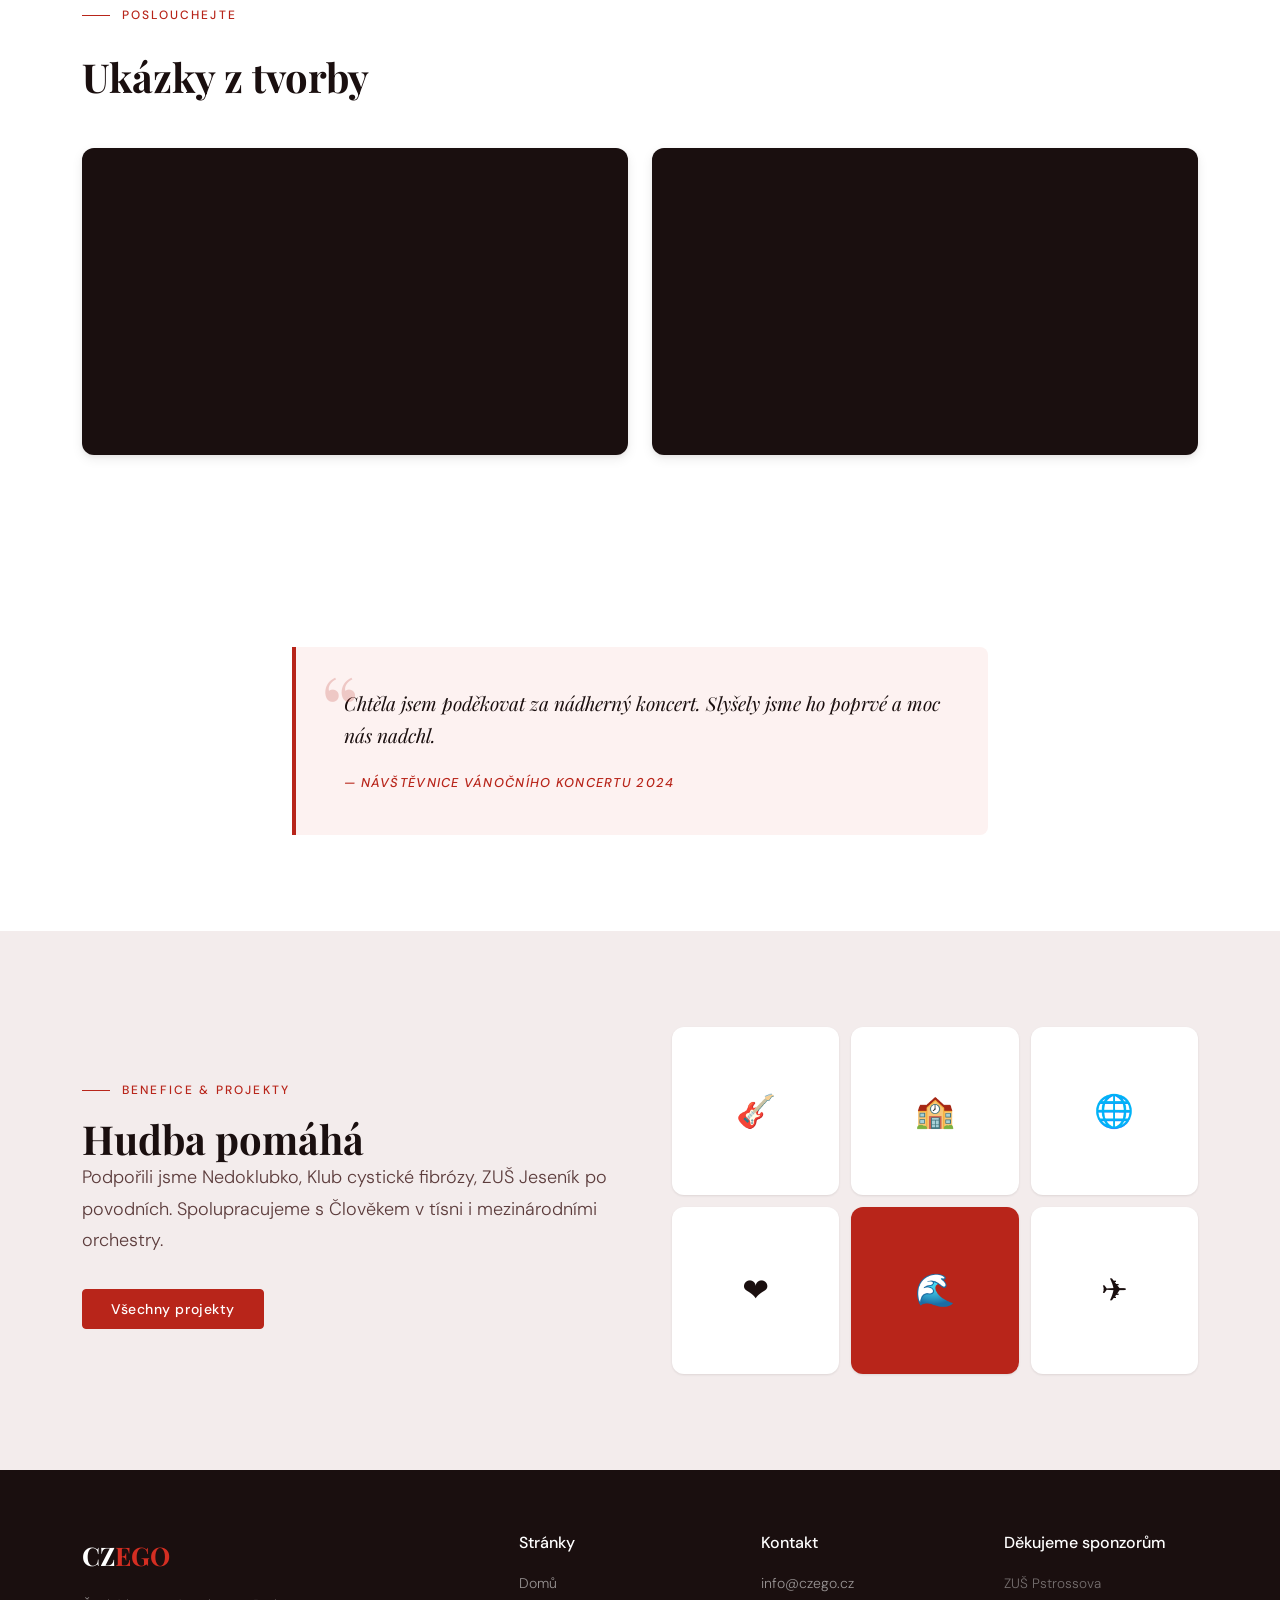
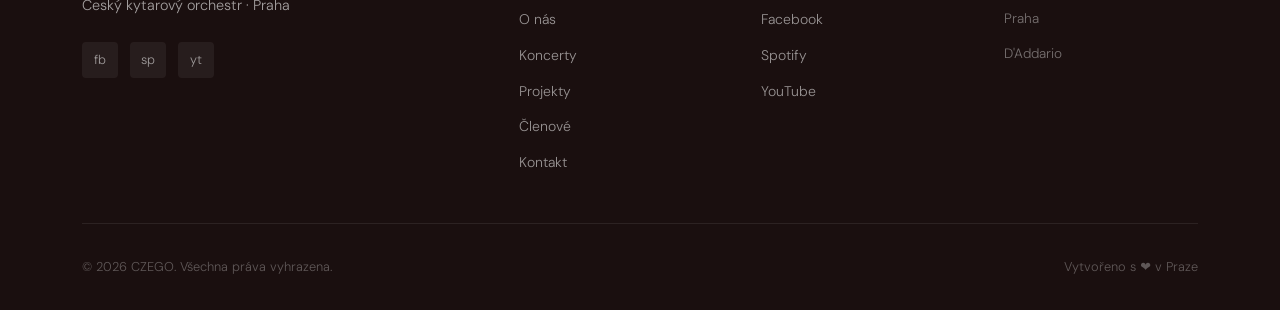
==== commit 47a3e1c4: "add photos" ====
--- a/index.html
+++ b/index.html
@@ -94,6 +94,30 @@
     </div>
   </section>
 
+  <!-- VIDEA -->
+  <section class="section" aria-labelledby="videos-h2">
+    <div class="container">
+      <div class="section__header reveal">
+        <p class="eyebrow" id="videos-eyebrow"></p>
+        <h2 id="videos-h2"></h2>
+      </div>
+      <div class="videos-grid reveal">
+        <div class="video-wrap">
+          <iframe src="https://www.youtube-nocookie.com/embed/m8Xy8n09o4g"
+            title="CZEGO – video 1"
+            allow="accelerometer; autoplay; clipboard-write; encrypted-media; gyroscope; picture-in-picture"
+            allowfullscreen loading="lazy"></iframe>
+        </div>
+        <div class="video-wrap">
+          <iframe src="https://www.youtube-nocookie.com/embed/F89nTax_1nA"
+            title="CZEGO – video 2"
+            allow="accelerometer; autoplay; clipboard-write; encrypted-media; gyroscope; picture-in-picture"
+            allowfullscreen loading="lazy"></iframe>
+        </div>
+      </div>
+    </div>
+  </section>
+
   <!-- CITÁT -->
   <section class="section" aria-label="Citát">
     <div class="container container--narrow">
@@ -157,6 +181,10 @@
   document.getElementById('upcoming-h2').textContent      = isCs ? 'Nadcházející koncerty' : 'Upcoming Concerts';
   document.getElementById('upcoming-lead').textContent    = isCs ? 'Přijďte si vychutnat živou kytarovou hudbu – každý si přijde na své.' : 'Come and enjoy live guitar music – there is something for everyone.';
   document.getElementById('btn-all-concerts').textContent = isCs ? 'Zobrazit všechny koncerty' : 'All concerts';
+
+  // Videa
+  document.getElementById('videos-eyebrow').textContent = isCs ? 'Poslouchejte' : 'Listen';
+  document.getElementById('videos-h2').textContent      = isCs ? 'Ukázky z tvorby' : 'Featured Videos';
 
   // Citát
   document.getElementById('quote-text').textContent   = isCs ? 'Chtěla jsem poděkovat za nádherný koncert. Slyšely jsme ho poprvé a moc nás nadchl.' : 'I wanted to thank you for a wonderful concert. We heard you for the first time and were truly captivated.';
--- a/assets/css/main.css
+++ b/assets/css/main.css
@@ -513,12 +513,76 @@
   color: var(--red);
   background: var(--red-tint);
 }
+.concert-card__tickets {
+  display: flex;
+  flex-wrap: wrap;
+  gap: var(--sp-2);
+  margin-top: var(--sp-3);
+}
+.concert-card__tickets-label {
+  display: inline-flex;
+  align-items: center;
+  padding: .3rem .85rem;
+  border: 1px solid var(--border-mid);
+  border-radius: var(--r-full);
+  font-size: .78rem;
+  font-weight: 500;
+  color: var(--text-secondary);
+  background: var(--bg-secondary);
+}
+.concert-card__tickets-link {
+  display: inline-flex;
+  align-items: center;
+  padding: .3rem .85rem;
+  border: 1px solid var(--red);
+  border-radius: var(--r-full);
+  font-size: .78rem;
+  font-weight: 500;
+  color: var(--red);
+  background: transparent;
+  text-decoration: none;
+  transition: background var(--transition), color var(--transition);
+}
+.concert-card__tickets-link:hover {
+  background: var(--red);
+  color: var(--white);
+}
+
+/* ── Member Groups ── */
+.members-group + .members-group {
+  margin-top: var(--sp-12);
+}
+.members-group__header {
+  display: flex;
+  align-items: center;
+  gap: var(--sp-4);
+  margin-bottom: var(--sp-6);
+}
+.members-group__label {
+  white-space: nowrap;
+  font-size: .72rem;
+  font-weight: 600;
+  letter-spacing: .12em;
+  text-transform: uppercase;
+  color: var(--text-muted);
+}
+.members-group__header::before,
+.members-group__header::after {
+  content: '';
+  flex: 1;
+  height: 1px;
+  background: var(--border-light);
+}
 
 /* ── Member Cards ── */
 .members-grid {
   display: grid;
   grid-template-columns: repeat(auto-fill, minmax(240px, 1fr));
   gap: var(--sp-6);
+}
+.members-grid--solo {
+  grid-template-columns: minmax(240px, 320px);
+  justify-content: center;
 }
 .member-card {
   background: var(--white);
@@ -545,6 +609,44 @@
   transition: transform var(--transition-slow);
 }
 .member-card:hover .member-card__photo img { transform: scale(1.04); }
+
+.member-card__photo--switchable {
+  cursor: pointer;
+}
+.member-card__photo-img {
+  position: absolute;
+  inset: 0;
+  transition: opacity 400ms ease, transform var(--transition-slow);
+}
+.member-card__photo-img--alt {
+  opacity: 0;
+}
+.member-card__photo--flipped .member-card__photo-img--primary {
+  opacity: 0;
+}
+.member-card__photo--flipped .member-card__photo-img--alt {
+  opacity: 1;
+}
+.member-card__photo-hint {
+  position: absolute;
+  bottom: var(--sp-2);
+  right: var(--sp-2);
+  font-size: .85rem;
+  background: rgba(255,255,255,.75);
+  border-radius: var(--r-full);
+  width: 28px;
+  height: 28px;
+  display: flex;
+  align-items: center;
+  justify-content: center;
+  opacity: 0;
+  transition: opacity var(--transition);
+  pointer-events: none;
+}
+.member-card__photo--switchable:hover .member-card__photo-hint {
+  opacity: 1;
+}
+
 .member-card__photo-placeholder {
   width: 100%;
   height: 100%;
@@ -787,6 +889,148 @@
   font-weight: 500;
 }
 .dest-tag:hover { border-color: var(--red); color: var(--red); background: var(--red-tint); }
+
+/* ── Abroad Tabs ── */
+.abroad-tablist {
+  display: flex;
+  flex-wrap: wrap;
+  gap: var(--sp-2);
+  margin-top: var(--sp-8);
+  margin-bottom: var(--sp-8);
+}
+.abroad-tab {
+  display: inline-flex;
+  align-items: center;
+  gap: var(--sp-2);
+  padding: .45rem 1.1rem;
+  border: 1px solid var(--border-mid);
+  border-radius: var(--r-full);
+  background: transparent;
+  font-size: .85rem;
+  font-weight: 500;
+  color: var(--text-secondary);
+  cursor: pointer;
+  transition: all var(--transition);
+  font-family: var(--font-body);
+}
+.abroad-tab:hover {
+  border-color: var(--red);
+  color: var(--red);
+  background: var(--red-tint);
+}
+.abroad-tab--active {
+  border-color: var(--red);
+  background: var(--red);
+  color: var(--white);
+}
+.abroad-tab--active:hover {
+  background: var(--red-dark);
+  border-color: var(--red-dark);
+  color: var(--white);
+}
+.abroad-tab--highlight:not(.abroad-tab--active) {
+  border-color: var(--red-tint2);
+  color: var(--red);
+  background: var(--red-tint);
+}
+.abroad-panel {
+  animation: fadeSlideUp 280ms ease both;
+}
+@keyframes fadeSlideUp {
+  from { opacity: 0; transform: translateY(12px); }
+  to   { opacity: 1; transform: translateY(0); }
+}
+.two-col--abroad {
+  align-items: start;
+  gap: var(--sp-12);
+}
+.abroad-photo-wrap {
+  border-radius: var(--r-lg);
+  overflow: hidden;
+  box-shadow: 0 8px 32px rgba(26,8,8,.18);
+}
+.abroad-photo {
+  display: block;
+  width: 100%;
+  height: auto;
+  aspect-ratio: 8 / 5;
+  object-fit: cover;
+}
+.abroad-content {
+  display: flex;
+  flex-direction: column;
+  gap: var(--sp-4);
+}
+.abroad-content--full {
+  max-width: 680px;
+}
+.abroad-event {
+  font-size: .78rem;
+  font-weight: 500;
+  letter-spacing: .08em;
+  text-transform: uppercase;
+  color: var(--red);
+  margin: 0;
+}
+.abroad-title {
+  font-family: var(--font-display);
+  font-size: clamp(1.4rem, 3vw, 2rem);
+  font-weight: 700;
+  color: var(--text-primary);
+  margin: 0;
+}
+.abroad-texts p {
+  font-size: .95rem;
+  color: var(--text-secondary);
+  line-height: 1.75;
+  margin: 0;
+}
+.abroad-texts p + p { margin-top: var(--sp-3); }
+.abroad-facts {
+  display: flex;
+  flex-wrap: wrap;
+  gap: var(--sp-2);
+  margin-top: var(--sp-2);
+}
+.abroad-fact {
+  display: inline-flex;
+  align-items: center;
+  padding: .28rem .8rem;
+  border: 1px solid var(--border-light);
+  border-radius: var(--r-full);
+  font-size: .78rem;
+  color: var(--text-muted);
+  background: var(--white);
+}
+@media (max-width: 768px) {
+  .two-col--abroad { grid-template-columns: 1fr; gap: var(--sp-8); }
+}
+
+/* ── Videos ── */
+.videos-grid {
+  display: grid;
+  grid-template-columns: 1fr 1fr;
+  gap: var(--sp-6);
+  margin-top: var(--sp-8);
+}
+.video-wrap {
+  position: relative;
+  aspect-ratio: 16 / 9;
+  border-radius: var(--r-lg);
+  overflow: hidden;
+  background: var(--ink);
+  box-shadow: var(--shadow-md);
+}
+.video-wrap iframe {
+  position: absolute;
+  inset: 0;
+  width: 100%;
+  height: 100%;
+  border: 0;
+}
+@media (max-width: 640px) {
+  .videos-grid { grid-template-columns: 1fr; }
+}
 
 /* ── Section Divider ── */
 .divider {
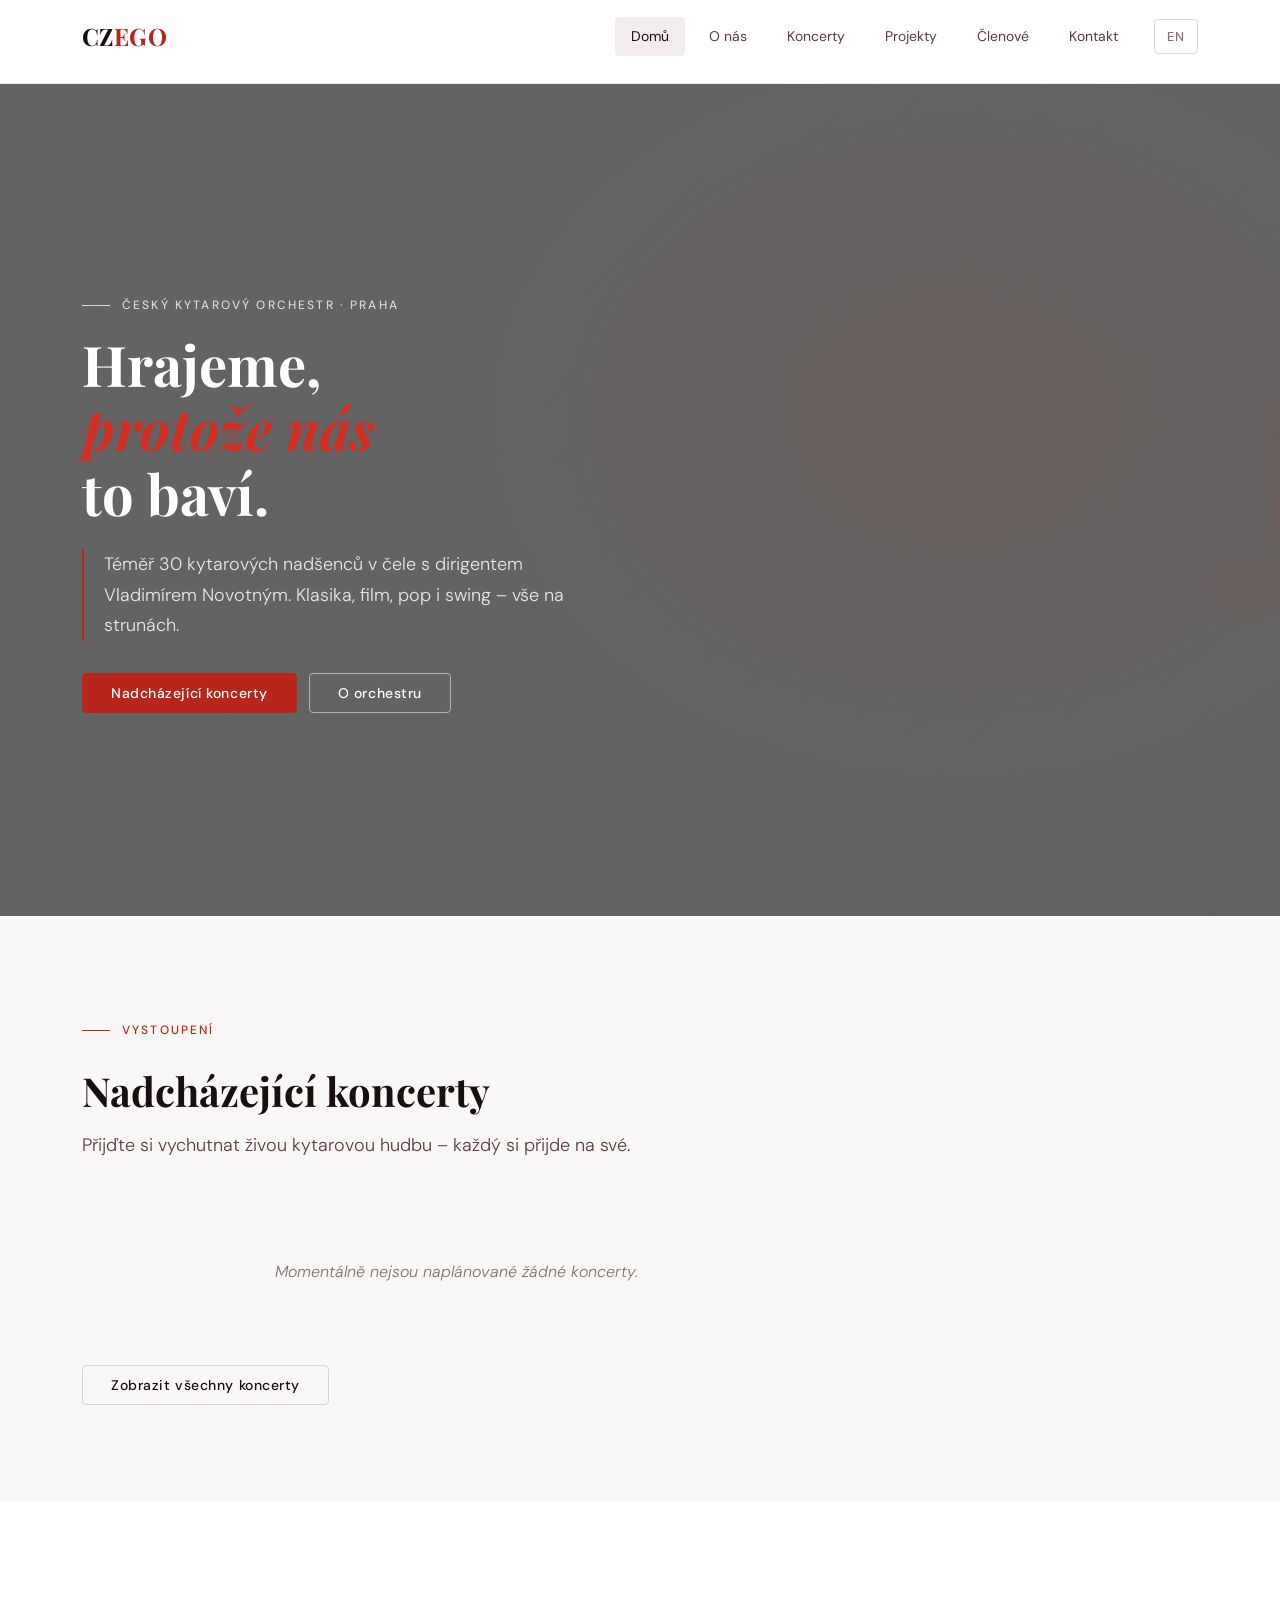
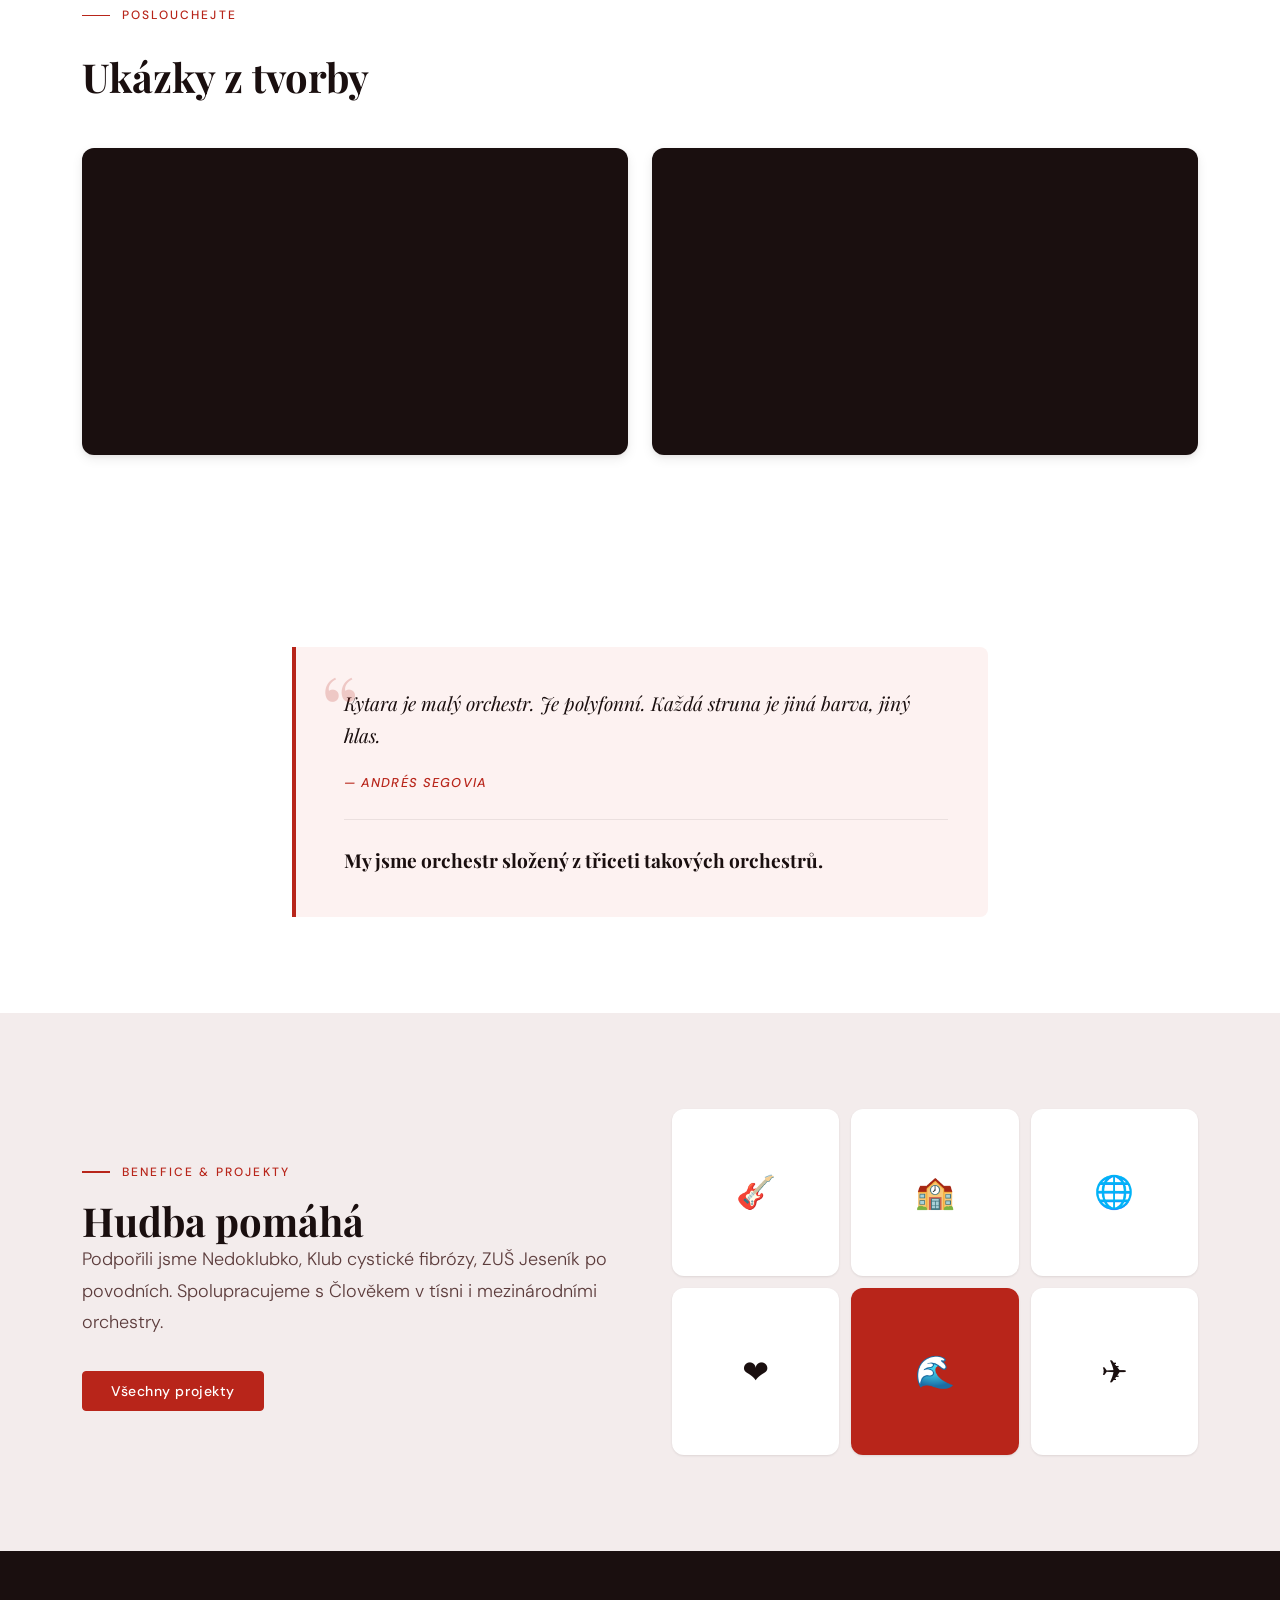
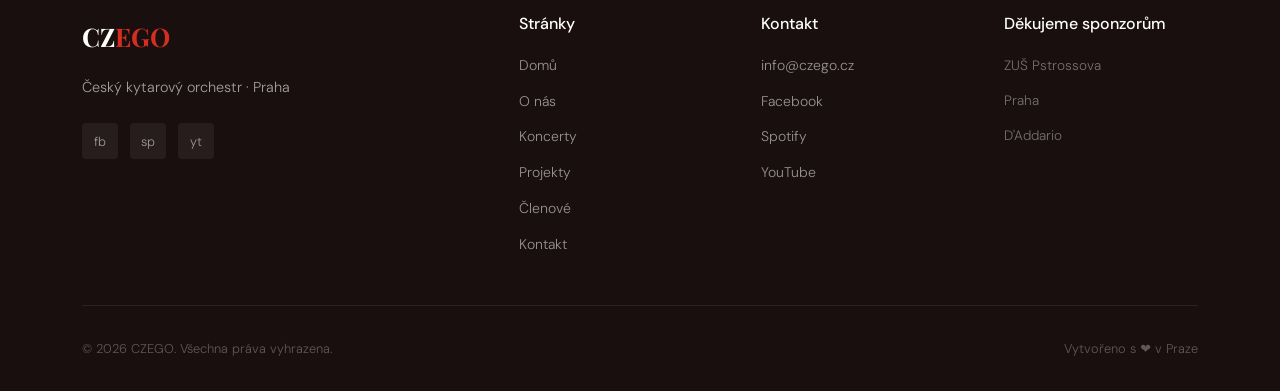
==== commit 42ca9241: "add quote" ====
--- a/index.html
+++ b/index.html
@@ -124,6 +124,7 @@
       <div class="quote-block reveal">
         <p class="quote-block__text" id="quote-text"></p>
         <cite class="quote-block__cite" id="quote-author"></cite>
+        <p class="quote-block__response" id="quote-response"></p>
       </div>
     </div>
   </section>
@@ -187,8 +188,11 @@
   document.getElementById('videos-h2').textContent      = isCs ? 'Ukázky z tvorby' : 'Featured Videos';
 
   // Citát
-  document.getElementById('quote-text').textContent   = isCs ? 'Chtěla jsem poděkovat za nádherný koncert. Slyšely jsme ho poprvé a moc nás nadchl.' : 'I wanted to thank you for a wonderful concert. We heard you for the first time and were truly captivated.';
-  document.getElementById('quote-author').textContent = isCs ? '— Návštěvnice Vánočního koncertu 2024' : '— Visitor at Christmas Concert 2024';
+  document.getElementById('quote-text').textContent   = isCs ? 'Kytara je malý orchestr. Je polyfonní. Každá struna je jiná barva, jiný hlas.' : 'The guitar is a small orchestra. It is polyphonic. Every string is a different colour, a different voice.';
+  document.getElementById('quote-author').textContent  = '— Andrés Segovia';
+  document.getElementById('quote-response').textContent = isCs
+    ? 'My jsme orchestr složený z třiceti takových orchestrů.'
+    : 'We are an orchestra made up of thirty such orchestras.';
 
   // Projekty strip
   document.getElementById('charity-eyebrow').textContent = isCs ? 'Benefice & projekty' : 'Charity & Projects';
--- a/assets/css/main.css
+++ b/assets/css/main.css
@@ -573,6 +573,18 @@
   height: 1px;
   background: var(--border-light);
 }
+.members-group--guests {
+  margin-top: var(--sp-16);
+  padding-top: var(--sp-16);
+  border-top: 1px dashed var(--border-mid);
+}
+.members-group__header--guests .members-group__label {
+  color: var(--red);
+}
+.members-group__header--guests::before,
+.members-group__header--guests::after {
+  background: var(--red-tint2);
+}
 
 /* ── Member Cards ── */
 .members-grid {
@@ -682,7 +694,26 @@
   -webkit-line-clamp: 3;
   -webkit-box-orient: vertical;
   overflow: hidden;
-}
+  transition: none;
+}
+.member-card__bio--expanded {
+  display: block;
+  overflow: visible;
+  -webkit-line-clamp: unset;
+}
+.member-card__bio-toggle {
+  display: inline-block;
+  margin-top: var(--sp-2);
+  font-size: .8rem;
+  font-weight: 500;
+  color: var(--red);
+  background: none;
+  border: none;
+  padding: 0;
+  cursor: pointer;
+  font-family: var(--font-body);
+}
+.member-card__bio-toggle:hover { text-decoration: underline; }
 .member-card__social {
   display: flex;
   gap: var(--sp-3);
@@ -820,6 +851,15 @@
   letter-spacing: .1em;
   text-transform: uppercase;
   color: var(--red);
+}
+.quote-block__response {
+  margin-top: var(--sp-6);
+  padding-top: var(--sp-6);
+  border-top: 1px solid var(--border-light);
+  font-family: var(--font-display);
+  font-size: clamp(1rem, 2vw, 1.2rem);
+  font-weight: 700;
+  color: var(--text-primary);
 }
 
 /* ── Stats Row ── */
